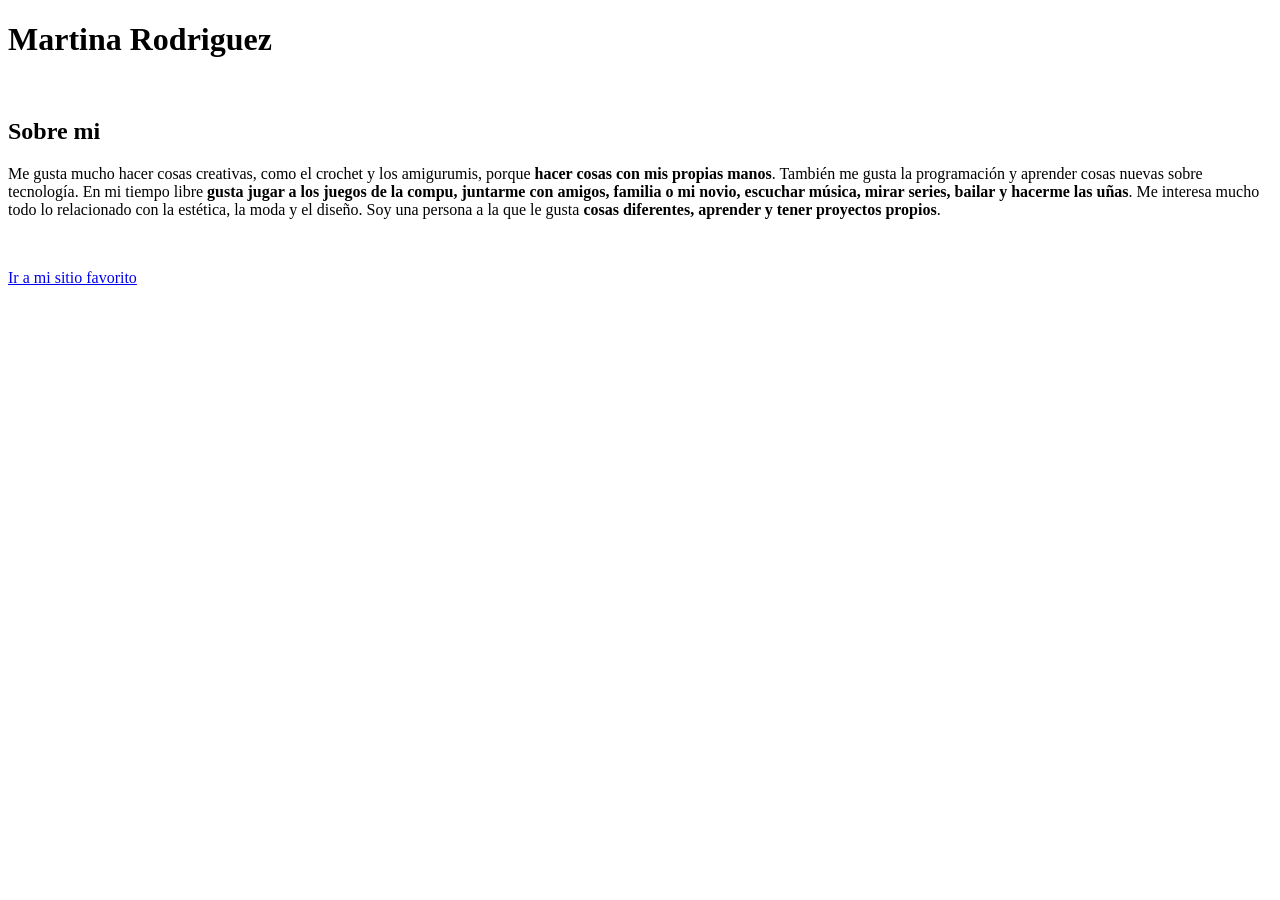
==== index.html @ c9ef11f6 "Add files via upload" ====
<!DOCTYPE html>
<html lang="es">
<head>
    <meta charset="UTF-8">
    <meta name="viewport" content="width=device-width, initial-scale=1.0">
    <title>Diplomatura Web - Mi Inicio</title>
</head>
<body>
    <h1>Martina Rodriguez</h1>
    <br>
    <h2>Sobre mi</h2>
    <p>Me gusta mucho hacer cosas creativas, como el crochet y los amigurumis, porque <strong> hacer cosas con mis propias manos</strong>. También me gusta la programación y aprender cosas nuevas sobre tecnología. En mi tiempo libre <strong>gusta jugar a los juegos de la compu, juntarme con amigos, familia o mi novio, escuchar música, mirar series, bailar y hacerme las uñas</strong>. Me interesa mucho todo lo relacionado con la estética, la moda y el diseño. Soy una persona a la que le gusta <strong> cosas diferentes, aprender y tener proyectos propios</strong>.</p>
    <br>
    <p><a href="https://x.com/maardgz" target="_blank">Ir a mi sitio favorito</a></p>
</body>
</html>
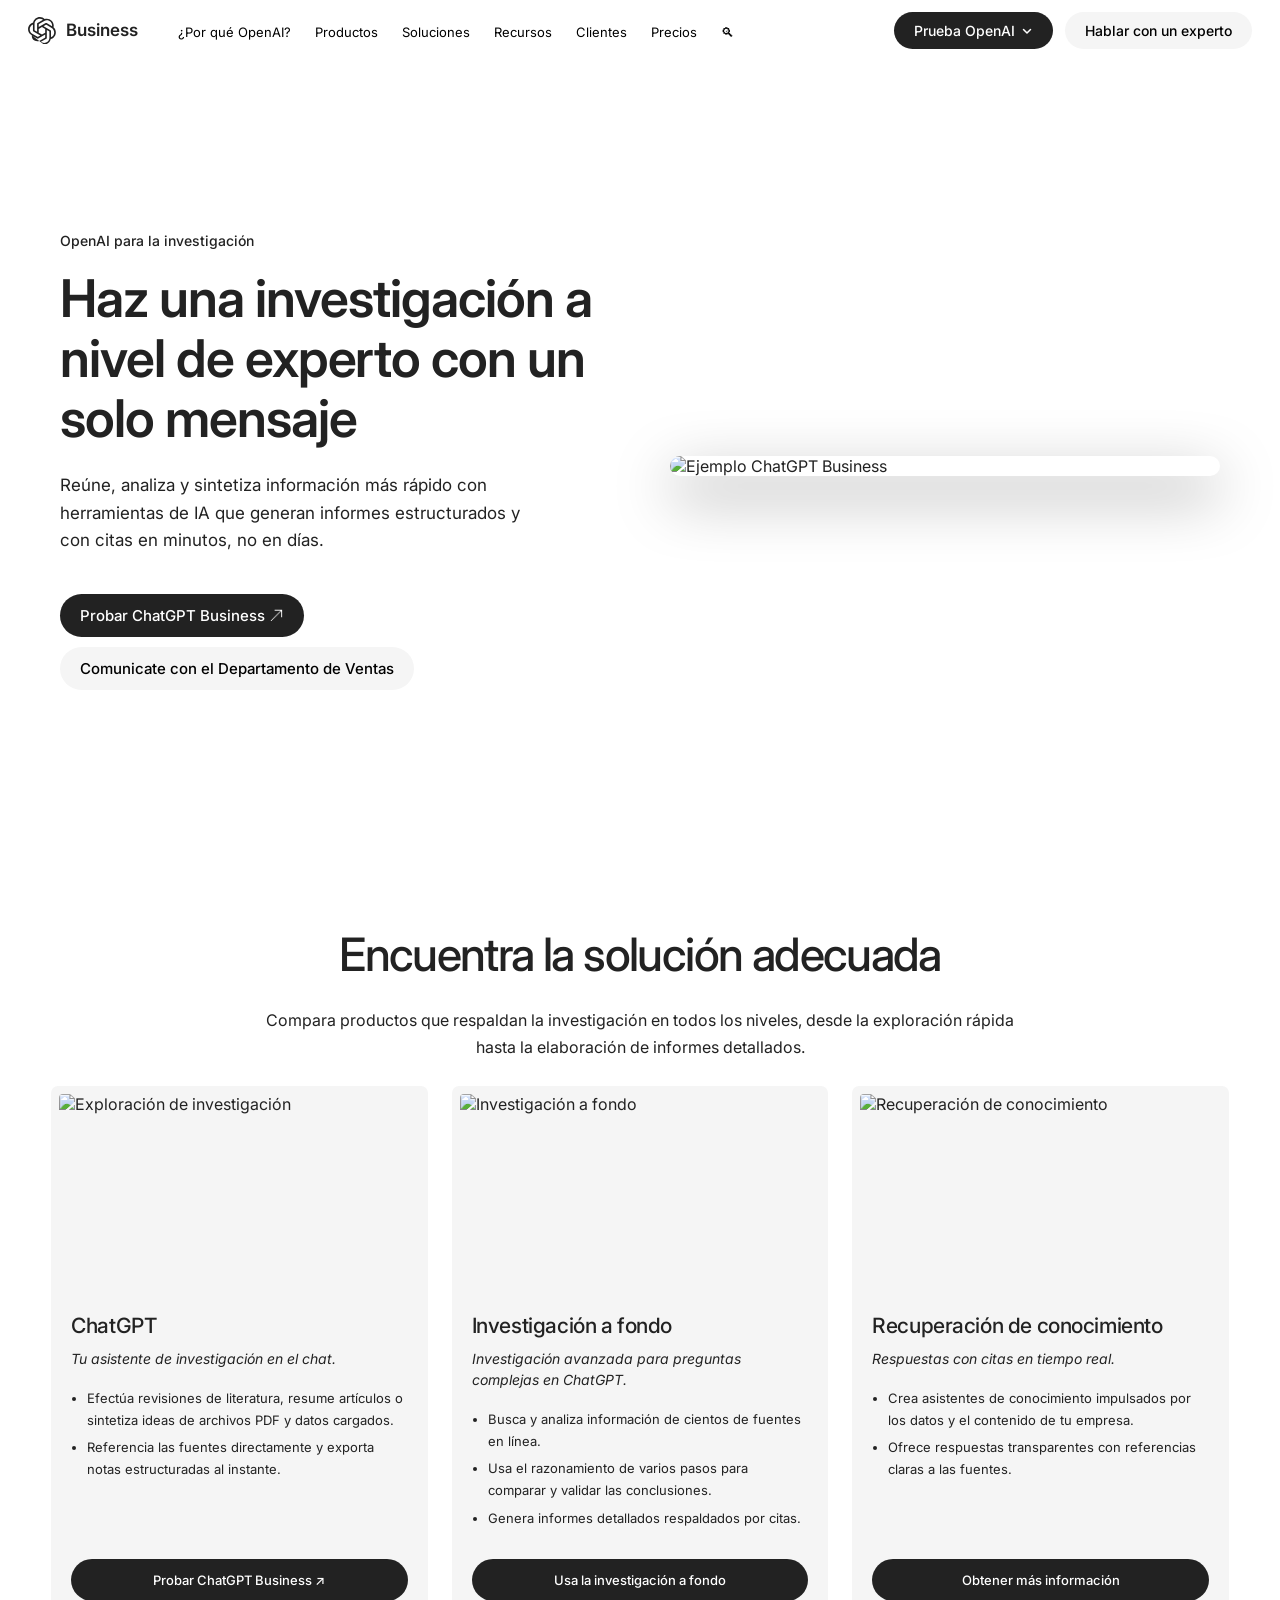
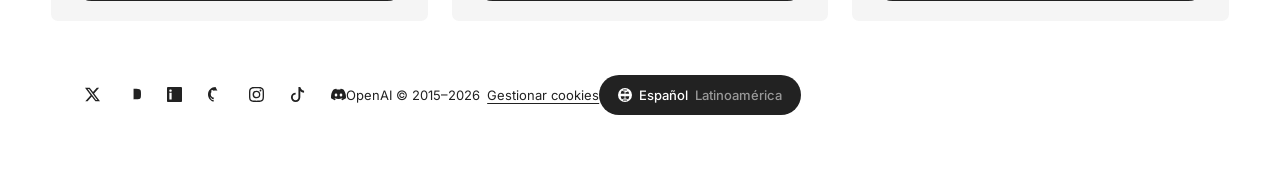
==== commit 533e97a9: "second commit" ====
--- a/index.html
+++ b/index.html
@@ -3,14 +3,297 @@
 <head>
     <meta charset="UTF-8">
     <meta name="viewport" content="width=device-width, initial-scale=1.0">
-    <title>Diplomatura Web - Mi Inicio</title>
+    <title>Business</title>
+    <link rel="stylesheet" href="styles.css">
 </head>
 <body>
-    <h1>Martina Rodriguez</h1>
-    <br>
-    <h2>Sobre mi</h2>
-    <p>Me gusta mucho hacer cosas creativas, como el crochet y los amigurumis, porque <strong> hacer cosas con mis propias manos</strong>. También me gusta la programación y aprender cosas nuevas sobre tecnología. En mi tiempo libre <strong>gusta jugar a los juegos de la compu, juntarme con amigos, familia o mi novio, escuchar música, mirar series, bailar y hacerme las uñas</strong>. Me interesa mucho todo lo relacionado con la estética, la moda y el diseño. Soy una persona a la que le gusta <strong> cosas diferentes, aprender y tener proyectos propios</strong>.</p>
-    <br>
-    <p><a href="https://x.com/maardgz" target="_blank">Ir a mi sitio favorito</a></p>
+    <section>
+        <header class="header">
+            <div class="logo">
+                <svg xmlns="http://www.w3.org/2000/svg"
+                    width="28"
+                    fill="none"
+                    viewBox="0 0 156 154"
+                    aria-hidden="true">
+                    <path fill="currentColor" d="M59.733 56.192v-14.57c0-1.227.46-2.148 1.533-2.76l29.293-16.87c3.988-2.3 8.742-3.374 13.649-3.374 18.404 0 30.06 14.263 30.06 29.446 0 1.073 0 2.3-.154 3.527l-30.366-17.79q-2.76-1.611-5.521 0zm68.4 56.745V78.122c0-2.147-.921-3.681-2.761-4.754L86.878 50.977l12.576-7.209c1.073-.613 1.994-.613 3.067 0l29.293 16.87c8.436 4.908 14.109 15.337 14.109 25.458 0 11.655-6.9 22.391-17.79 26.839zM50.684 82.264l-12.576-7.361c-1.073-.613-1.533-1.534-1.533-2.76v-33.74c0-16.41 12.576-28.833 29.6-28.833 6.441 0 12.421 2.147 17.484 5.981L53.446 33.035c-1.84 1.073-2.76 2.607-2.76 4.755v44.475zm27.07 15.643L59.731 87.785v-21.47l18.021-10.122 18.02 10.122v21.47zm11.578 46.623c-6.442 0-12.422-2.148-17.484-5.981l30.212-17.485c1.84-1.073 2.761-2.606 2.761-4.754V71.834l12.73 7.361c1.073.613 1.533 1.534 1.533 2.761v33.74c0 16.409-12.73 28.833-29.752 28.833zm-36.348-34.2L23.691 93.46c-8.436-4.908-14.11-15.336-14.11-25.458 0-11.809 7.056-22.391 17.944-26.839V76.13c0 2.148.92 3.681 2.76 4.754l38.342 22.237-12.576 7.209c-1.073.613-1.994.613-3.067 0m-1.686 25.152c-17.33 0-30.06-13.037-30.06-29.14 0-1.227.154-2.454.307-3.681l30.212 17.484q2.761 1.61 5.521 0l38.494-22.237v14.57c0 1.227-.46 2.147-1.533 2.76l-29.293 16.87c-3.988 2.3-8.742 3.374-13.65 3.374zm38.034 18.249c18.557 0 34.046-13.189 37.575-30.673 17.176-4.448 28.219-20.551 28.219-36.96 0-10.736-4.601-21.164-12.883-28.68.767-3.22 1.228-6.441 1.228-9.66 0-21.931-17.791-38.342-38.342-38.342-4.14 0-8.128.612-12.116 1.993C86.111 4.661 76.603.367 66.174.367 47.617.367 32.128 13.556 28.6 31.04 11.423 35.488.381 51.59.381 68c0 10.737 4.6 21.165 12.882 28.6tímido767 3.22-1.227 6.441-1.227 9.661 0 21.93 17.79 38.341 38.342 38.341 4.14 0 8.127-.612 12.115-1.993 6.9 6.748 16.41 11.042 26.84 11.042">
+                    </path>
+                </svg>
+                <span>Business</span>
+            </div>
+            <nav class="menu">
+                <div class="OpenAI">
+                    <a href="#">¿Por qué OpenAI?</a>
+                </div>
+                <div class="Productos">
+                    <a href="#">Productos</a>
+                </div>
+                <div class="Soluciones">
+                    <a href="#">Soluciones</a>
+                </div>
+                <div class="Recursos">
+                    <a href="#">Recursos</a>
+                </div>
+                <div class="Clientes">
+                    <a href="#">Clientes</a>
+                </div>
+                <div class="Precios">
+                    <a href="#">Precios</a>
+                </div>
+                <div class="Lupa">
+                    <a href="#" aria-label="Buscar">🔍︎</a>
+                </div>
+            </nav>
+            <div class="acciones">
+                <button class="btn-prueba">
+                    Prueba OpenAI
+                    <svg class="flecha"
+                        width="12"
+                        height="12"
+                        viewBox="0 0 12 12"
+                        fill="none">
+                        <path d="M2.5 4.5L6 8L9.5 4.5"
+                            stroke="currentColor"
+                            stroke-width="1.5"
+                            stroke-linecap="round"
+                            stroke-linejoin="round"/>
+                    </svg>
+                </button>
+                <button>Hablar con un experto</button>
+            </div>
+            <div class="mobile-header">
+                <a href="#" class="busqueda" aria-label="Buscar">
+                    ⌕
+                </a>
+                <details class="menu-mobile">
+                    <summary aria-label="Abrir menú">
+                        <svg width="18"
+                            height="18"
+                            viewBox="0 0 24 24"
+                            fill="none">
+                            <rect x="3" y="3"
+                                width="18"
+                                height="18"
+                                rx="2"
+                                stroke="currentColor"
+                                stroke-width="1.5"/>
+                            <path d="M12 3V21"
+                                stroke="currentColor"
+                                stroke-width="1.5"/>
+                        </svg>
+                    </summary>
+                    <nav class="menu-links">
+                        <a href="#">¿Por qué OpenAI?</a>
+                        <a href="#">Productos</a>
+                        <a href="#">Soluciones</a>
+                        <a href="#">Recursos</a>
+                        <a href="#">Clientes</a>
+                        <a href="#">Precios</a>
+                        <div class="acciones">
+                            <button class="btn-prueba">
+                                Prueba OpenAI
+                                <svg class="flecha"
+                                    width="12"
+                                    height="12"
+                                    viewBox="0 0 12 12"
+                                    fill="none">
+                                    <path d="M2.5 4.5L6 8L9.5 4.5"
+                                        stroke="currentColor"
+                                        stroke-width="1.5"
+                                        stroke-linecap="round"
+                                        stroke-linejoin="round"/>
+                                </svg>
+                            </button>
+                            <button>Hablar con un experto</button>
+                        </div>
+                    </nav>
+                </details>
+            </div>
+        </header>
+        <main class="hero">
+            <article class="hero-text">
+                <span>OpenAI para la investigación</span>
+                <h1>
+                    Haz una investigación a nivel de experto con un solo mensaje
+                </h1>
+                <p>
+                    Reúne, analiza y sintetiza información más rápido con herramientas de IA que generan informes estructurados y con citas en minutos, no en días.
+                </p>
+                <button>
+                    Probar ChatGPT Business 🡥
+                </button>
+                <button>
+                    Comunicate con el Departamento de Ventas
+                </button>
+            </article>
+            <article>
+                <img
+                    src="https://images.ctfassets.net/kftzwdyauwt9/s3mCQrDENPWinYfGlecq2/73a01038aa0e5f1946a1858cde281b41/solution-research-hero.png?w=1920&q=90&fm=webp"
+                    alt="Ejemplo ChatGPT Business">
+            </article>
+        </main>
+        <section class="SolucionAdecuada">
+            <div class="solucion-titulo">
+            <h1>Encuentra la solución adecuada</h1>
+            <p>
+            Compara productos que respaldan la investigación en todos los niveles,
+            desde la exploración rápida hasta la elaboración de informes detallados.
+            </p>
+            </div>
+            <div class="solucion-tarjetas">
+            <article class="tarjeta">
+                <img
+                src="https://images.ctfassets.net/kftzwdyauwt9/5HJ9mUD2O3cgaPHKvTL9hR/ee39a6cf5c3b4334507e695c921cabf8/solution-research-thumbnail-01.png?w=1920&q=90&fm=webp"
+                alt="Exploración de investigación">
+                <div class="tarjeta-contenido">
+                    <h2>ChatGPT</h2>
+                    <p class="tarjeta-descripcion">
+                    Tu asistente de investigación en el chat.
+                    </p>
+                    <ul>
+                        <li>
+                            Efectúa revisiones de literatura, resume artículos o sintetiza ideas de archivos PDF y datos cargados.
+                        </li>
+                        <li>
+                            Referencia las fuentes directamente y exporta notas estructuradas al instante.
+                        </li>
+                    </ul>
+                    <button>Probar ChatGPT Business ↗</button>
+                </div>
+            </article>        
+            <article class="tarjeta">
+                <img
+                    src="https://images.ctfassets.net/kftzwdyauwt9/3PfifPkyN82OvhMFTSD8SU/02ddb649521bc1dfc766bd8e401a7f46/solution-research-thumbnail-02.png?w=1920&q=90&fm=webp"
+                    alt="Investigación a fondo">
+                <div class="tarjeta-contenido">
+                    <h2>Investigación a fondo</h2>
+                    <p class="tarjeta-descripcion">
+                        Investigación avanzada para preguntas complejas en ChatGPT.
+                    </p>
+                    <ul>
+                        <li>
+                            Busca y analiza información de cientos de fuentes en línea.
+                        </li>
+                        <li>
+                            Usa el razonamiento de varios pasos para comparar y validar las conclusiones.
+                        </li>
+                        <li>
+                            Genera informes detallados respaldados por citas.
+                        </li>
+                    </ul>
+                    <button>Usa la investigación a fondo</button>
+                </div>
+            </article>
+            <article class="tarjeta">
+                <img
+                    src="https://images.ctfassets.net/kftzwdyauwt9/1YcMUc9uJQDOCaUnbgK4k/3ab2827c4d2fd3e95edde4d6a321ea33/solution-research-thumbnail-03.png?w=1920&q=90&fm=webp"
+                    alt="Recuperación de conocimiento">
+                <div class="tarjeta-contenido">
+                    <h2>Recuperación de conocimiento</h2>
+                    <p class="tarjeta-descripcion">
+                        Respuestas con citas en tiempo real.
+                    </p>
+                    <ul>
+                        <li>
+                            Crea asistentes de conocimiento impulsados por los datos y el contenido de tu empresa.
+                        </li>
+                        <li>
+                            Ofrece respuestas transparentes con referencias claras a las fuentes.
+                        </li>
+                    </ul>
+                    <button>Obtener más información</button>
+                </div>
+            </article>
+            <footer class="footer">
+                <div class="Redes">
+                    <a href="https://x.com/OpenAI" target="_blank" rel="noopener noreferrer">
+                        <svg xmlns="http://www.w3.org/2000/svg"
+                            width="16"
+                            height="16"
+                            fill="currentColor"
+                            class="bi bi-twitter-x"
+                            viewBox="0 0 16 16">
+                            <path d="M12.6.75h2.454l-5.36 6.142L16 15.25h-4.937l-3.867-5.07-4.425 5.07H.316l5.733-6.57L0 .75h5.063l3.495 4.633L12.601.75Zm-.86 13.028h1.36L4.323 2.145H2.865z"/>
+                        </svg>
+                    </a>
+                    <a href="https://www.youtube.com/@OpenAI" target="_blank" rel="noopener noreferrer">
+                        <svg xmlns="http://www.w3.org/2000/svg" 
+                            width="16"
+                            height="16"
+                            fill="currentColor"
+                            class="bi bi-youtube"
+                            viewBox="0 0 16 16">
+                            <path d="M8.051 1.999h.089c.822.003 4.987.033 6.11.335a2.01 2.01 0 0 1 1.415 1.42c.101.38.172.883.22 1.402l.01.104.022.26.008.104c.065.914.073 1.77.074 1.957v.075c-.001.194-.01 1.108-.082 2.06l-.008.105-.009.104c-.05.572-.124 1.14-.235 1.558a2.01 2.01 0 0 1-1.415 1.42c-1.16.312-5.569.334-6.18.335h-.１42c-.3０９ ０-１．５８７-.００６-２．９２７-.０５２l-.１７-.００６-.０８７-.００４-.１７１-.００７-.１７１-.００７c-１．１１-.０４９-２．１６７-.１２８-２．６５４-.２６a２．０１ ２．０１ ０ ０ １-１．４１５-１．４１９c-.１１１-.４１７-.１８５-.９８６-.２３５-１．５５８L．０９ ９．８２l-.００８-.１０４A３１ ３１ ０ ０ １ ０ ７．６８v-.₁２３c．０₀₂-.₂₁５．０₁-.９５８．₀₆₄-₁．７７₈l．₀₀₇-.₁₀₃．₀₀₃-.₀₅₂．₀₀₈-.₁₀₄．₀₂₂-.₂₆．₀₁₋₁₀₄c．₀₄₈-.៥₁₉．₁₁₉-₁．₀₂₃．₂₂-₁．４₀₂a２．₀₁ ２．₀₁ ０ ０ ¹ ¹．⁴¹⁵-¹．⁴²c．⁴⁸⁷-.¹³ ¹．⁵⁴⁴ -.²¹ ²．⁶⁵⁴ -.²⁶l．¹⁷ -.零零七．¹⁷² -.零零六．零八六 -.零零三．¹⁷¹ -.零零七A¹⁰⁰ ¹⁰⁰ Ͳ ᵞ ᵞ ᵞ ᵞ">
+                        </svg>
+                    </a>
+                    <a href="https://www.linkedin.com/company/openai/" target="_blank" rel="noopener noreferrer">
+                        <svg xmlns="http://www.w3.org/2000/svg"
+                            width="16"
+                            height="16"
+                            fill="currentColor"
+                            class="bi bi-linkedin"
+                            viewBox="0 0 16 16">
+                            <path d="M0 1.146C0 .513.526 0 1.175 0h13.65C15.474 0 16 .513 16 1.146v13.708c0 .633-.526 1.146-1.175 1.146H1.175C.526 16 0 15.487 0 14.854zm4.943 12.248V6.169H2.542v7.225zm-1.2-8.212c.837 0 1.358-.554 1.358-1.248-.015-.709-.52-1.248-1.342-1.248S2.4 3.226 2.4 3.934c0 .694.521 1.248 1.327 1.248zm4.908 8.212V9.359c0-.2₁₆;.₀₁₆-.₄₃₂;.₀₈-.₅₈₆;.₁₇₃-.₄₃₁;.₅₆₈-.₈₇₈;₁.₂₃₂-.878;.869 ₀;₁.₂₁₆;.66₂;₁.₂₁₆;₁.⁶³⁴v³.;².;⁴⁰¹V9.;²⁵c₀-².;¹⁸⁴-³.;²⁵²-².;²⁵²-¹.;²⁷⁴ ₀-¹.;⁸⁴⁵;.7-².;¹⁶⁵;¹.;¹⁹³v;.₀₂⁵h-.₀₁⁶l;.₀¹⁶-.₀₂⁵V6.;¹⁶⁹h-².;⁴c;.₀³;.678 ₀;7.;²²⁵ ₀;7.;²²⁵z"/>
+                        </svg>
+                    </a>
+                    <a href="https://github.com/openai" target="_blank" rel="noopener noreferrer">
+                        <svg xmlns="http://www.w3.org/2000/svg"
+                            width="16"
+                            height="16"
+                            fill="currentColor"
+                            class="bi bi-github"
+                            viewBox="0 0 16 16">
+                            <path d="M8 0C3.58 0 0 3.58 0 8c0 3.54 2.29 6.53 5.47 7.59.4.07.55-.17.55-.38 0-.19-.01-.82-.01-1.49-2.01.37-2.53-.49-2.69-.94-.09-.23-.48-.94-.82-1.13-.28-.15-.68-.52-.01-.53.63-.01 1.08.58 1.23.82.72 1.21 1.87.87 2.33.66.07-.52.28-.87.51-1.07-1.78-.2-3.64-.89-3.64-3.95 0-.87.31-1.59.82-2.15-.08-.2-.36-1.02.08-2.12 0 0 .67-.21 2.2.82.64-.18 1.32-.27 2-.27s1.36.09 2 .27c1.53-1。04 2。2-.82 2。2-.82。44 1。1。16 1。9２。0８ ２。１２。５１。５６。８２ １。２７。８２ ２。１５ ０ ３。０７-１。８７ ３。７５-３。６５ ３。９５。２９。２５。５４。７３。５４ １。４８ ０ １。０７-．０１ １。９３-．０１ ２。２ ０ 。２１。１５。４６。５５。３８A８。０１ ８。０１ ０ ０ ０ １６ ８c０-４。４２-３。５８-８-８-８">
+                            </path>
+                        </svg>
+                    </a>
+                    <a href="https://www.instagram.com/openai/" target="_blank" rel="noopener noreferrer">
+                        <svg xmlns="http://www.w3.org/2000/svg"
+                            width="16"
+                            height="16"
+                            fill="currentColor"
+                            class="bi bi-instagram"
+                            viewBox="0 0 16 16">
+                            <path d="M8 0C5.829 0 5.556.01 4.703.048 3.85.088 3.269.222 2.76.42a3.9 3.9 0 0 0-1.417.923A3.9 3.9 0 0 0 .42 2.76C.222 3.268.087 3.85.048 4.7.01 5.555 0 5.827 0 8.001c0 2.172.01 2.444.048 3.297.04.852.174 1.433.372 1.942.205.526.478.972.923 1.417.444.445.89.719 1.416.923.51.198 1.09.333 1.942.372C5.555 15.99 5.827 16 8 16s2.444-.01 3.298-.048c.851-.04 1.434-.174 1.943-.372a3.9 3.9 0 0 0 1.416-.923c.445-.445.718-.891.923-1.417.197-.509.332-1.09.372-1.942C15.99 10.445 16 10.173 16 8s-.01-2.445-.048-3.299c-.04-.851-.175-1.433-.372-1.941a3.9 3.9 0 0 0-.923-1.417A3.9 3.9 0 0 0 13.24.42c-.51-.198-1.092-.333-1.943-.372C10.443.01 10.172 0 7.998 0zm-.717 1.442h.718c2.136 0 2.389.007 3.232.046.78.035 1.204.166 1.486.275.373.145.64.319.92.599s.453.546.598.92c.11.281.24.705.275 1.485.039.843.047 1.096.047 3.231s-.008 2.389-.047 3.232c-.035.78-.166 1.203-.275 1.485a2.5 2.5 0 0 1-.599.919c-.28.28-.546.453-.92.598-.28.11-.704.24-1.485.276-.843.038-1.096.047-3.232.047s-2.39-.009-3.233-.047c-.78-.036-1.203-.166-1.485-.276a2.5 2.5 0 0 1-.92-.598 2.5 2.5 0 0 1-.6-.92c-.109-.281-.24-.705-.275-1.485-.038-.843-.046-1.096-.046-3.233s.008-2.388.046-3.231c.036-.78.166-1.204.276-1.486.145-.373.319-.64.599-.92s.546-.453.92-.598c.282-.11.705-.24 1.485-.276.738-.034 1.024-.044 2.515-.045zm4.988 1.328a.96.96 0 1 0 0 1.92.96.96 0 0 0 0-1.92m-4.27 1.122a4.109 4.109 0 1 0 0 8.217 4.109 4.109 0 0 0 0-8.217m0 1.441a2.667 2.667 0 1 1 0 5.334 2.667 2.667 0 0 1 0-5.334"/>
+                        </svg>
+                    </a>
+                    <a href="https://www.tiktok.com/@openai" target="_blank" rel="noopener noreferrer">
+                        <svg xmlns="http://www.w3.org/2000/svg"
+                            width="16"
+                            height="16"
+                            fill="currentColor"
+                            class="bi bi-tiktok"
+                            viewBox="0 0 16 16">
+                            <path d="M9 0h1.98c.144.715.54 1.617 1.235 2.512C12.895 3.389 13.797 4 15 4v2c-1.753 0-3.07-.814-4-1.829V11a5 5 0 1 1-5-5v2a3 3 0 1 0 3 3z"/>
+                        </svg>
+                    </a>
+                    <a href="https://discord.com/invite/openai" target="_blank" rel="noopener noreferrer">
+                        <svg xmlns="http://www.w3.org/2000/svg"
+                            width="16"
+                            height="16"
+                            fill="currentColor"
+                            class="bi bi-discord"
+                            viewBox="0 0 16 16">
+                            <path d="M13.545 2.907a13.2 13.2 0 0 0-3.257-1.011.05.05 0 0 0-.052.025c-.141.25-.297.577-.406.833a12.2 12.2 0 0 0-3.658 0 8 8 0 0 0-.412-.833.05.05 0 0 0-.052-.025c-1.125.194-2.22.534-3.257 1.011a.04.04 0 0 0-.021.018C.356 6.024-.213 9.047.066 12.032q.003.022.021.037a13.3 13.3 0 0 0 3.995 2.02.05.05 0 0 0 .056-.019q.463-.63.818-1.329a.05.05 0 0 0-.01-.059l-.018-.011a9 9 0 0 1-1.248-.595.05.05 0 0 1-.02-.066l.015-.019q.127-.095.248-.195a.05.05 0 0 1 .051-.007c2.619 1.196 5.454 1.196 8.041 0a.05.05 0 0 1 .053.007q.121.1.248.195a.05.05 0 0 1-.004.085 8 8 0 0 1-1.249.594.05.05 0 0 0-.03.03.05.05 0 0 0 .003.041c.24.465.515.909.817 1.329a.05.05 0 0 0 .056.019 13.2 13.2 0 0 0 4.001-2.02.05.05 0 0 0 .021-.037c.334-3.451-.559-6.449-2.366-9.106a.03.03 0 0 0-.02-.019m-8.198 7.307c-.789 0-1.438-.724-1.438-1.612s.637-1.613 1.438-1.613c.807 0 1.45.73 1.438 1.613 0 .888-.637 1.612-1.438 1.612m5.316 0c-.788 0-1.438-.724-1.438-1.612s.637-1.613 1.438-1.613c.807 0 1.451.73 1.438 1.613 0 .888-.631 1.612-1.438 1.612"/>
+                        </svg>
+                    </a>
+                </div>
+                <div class="footer-copy">
+                    <span>OpenAI © 2015–2026</span>
+                    <a href="#" class="footer-cookies">
+                        Gestionar cookies
+                    </a>
+                </div>
+                <div class="language-selector">
+                    <span class="language-icon">
+                        <svg xmlns="http://www.w3.org/2000/svg" width="14" height="14" fill="currentColor" viewBox="0 0 16 16">
+                            <path d="M8 0a8 8 0 1 0 0 16A8 8 0 0 0 8 0ZM7.5 1.05v2.02c-.72-.12-1.38-.38-1.92-.75A6.97 6.97 0 0 1 7.5 1.05ZM4.5 2.85c.83.6 1.84.97 3 1.12v2.53H3.1a7 7 0 0 1 1.4-3.65ZM3.1 9.5h4.4v2.53c-1.16.15-2.17.52-3 1.12a7 7 0 0 1-1.4-3.65ZM7.5 14.95a6.97 6.97 0 0 1-1.92-1.27c.54-.37 1.2-.63 1.92-.75v2.02ZM8.5 14.95v-2.02c.72.12 1.38.38 1.92.75a6.97 6.97 0 0 1-1.92 1.27ZM11.5 13.15c-.83-.6-1.84-.97-3-1.12V9.5h4.4a7 7 0 0 1-1.4 3.65ZM8.5 8.5V7.5h4.4a7 7 0 0 0 0-1H8.5V4.97c1.16-.15 2.17-.52 3-1.12a7 7 0 0 1 1.4 3.65H8.5ZM8.5 3.07V1.05a6.97 6.97 0 0 1 1.92 1.27c-.54.37-1.2.63-1.92.75Z"/>
+                        </svg>
+                    </span>
+                    <span class="language-name">Español</span>
+                    <span class="language-region">Latinoamérica</span>
+                </div>
+            </footer>    
+        </section>
+    </section>    
 </body>
 </html>
--- a/styles.css
+++ b/styles.css
@@ -0,0 +1,857 @@
+
+@import url('https://fonts.googleapis.com/css2?family=Inter:wght@400;500;600&display=swap');
+
+* {
+    box-sizing: border-box;
+}
+
+:root {
+    color-scheme: light;
+
+    --background: #ffffff;
+    --text: #222222;
+    --menu-text: #000000;
+    --menu-muted: #999999;
+
+    --button-dark-bg: #222222;
+    --button-dark-text: #ffffff;
+    --button-dark-hover: #333333;
+
+    --button-white-bg: #f5f5f5;
+    --button-white-text: #000000;
+    --button-white-hover: #ebebeb;
+
+    --section-bg: #ffffff;
+    --section-text: #222222;
+
+    --card-bg: #f5f5f5;
+    --card-text: #222222;
+
+    --card-button-bg: #222222;
+    --card-button-text: #ffffff;
+    --card-button-hover: #333333;
+
+    --border-color: #dddddd;
+}
+
+@media (prefers-color-scheme: dark) {
+    :root {
+        color-scheme: dark;
+
+        --background: #121212;
+        --text: #ffffff;
+        --menu-text: #ffffff;
+        --menu-muted: #999999;
+
+        --button-dark-bg: #222222;
+        --button-dark-text: #ffffff;
+        --button-dark-hover: #333333;
+
+        --button-white-bg: #ffffff;
+        --button-white-text: #000000;
+        --button-white-hover: #eeeeee;
+
+        --section-bg: #121212;
+        --section-text: #ffffff;
+
+        --card-bg: #202020;
+        --card-text: #ffffff;
+
+        --card-button-bg: #ffffff;
+        --card-button-text: #000000;
+        --card-button-hover: #dddddd;
+
+        --border-color: #444444;
+    }
+}
+
+body {
+    font-family: 'Inter', system-ui, -apple-system, BlinkMacSystemFont, "Segoe UI", sans-serif;
+    margin: 0;
+    background-color: var(--background);
+    color: var(--text);
+}
+
+.header {
+    display: flex;
+    align-items: center;
+    justify-content: space-between;
+    width: 100%;
+    padding: 12px 28px;
+}
+
+.logo {
+    display: flex;
+    align-items: center;
+    gap: 10px;
+    font-size: 17px;
+    font-weight: 600;
+    margin-right: 40px;
+    color: var(--text);
+    flex-shrink: 0;
+}
+
+.logo svg {
+    width: 28px;
+    height: auto;
+}
+
+.menu {
+    display: flex;
+    align-items: center;
+    gap: 24px;
+    margin-right: auto;
+}
+
+.menu a {
+    text-decoration: none;
+    color: var(--menu-text);
+    font-size: 13px;
+    font-weight: 400;
+    transition: color 0.2s ease;
+    white-space: nowrap;
+}
+
+.menu:hover a {
+    color: var(--menu-muted);
+}
+
+.menu a:hover {
+    color: var(--menu-text);
+}
+
+.menu:has(.Lupa:hover) a {
+    color: var(--menu-text);
+}
+
+.acciones {
+    display: flex;
+    align-items: center;
+    gap: 12px;
+    flex-shrink: 0;
+}
+
+.acciones button {
+    border: none;
+    border-radius: 9999px;
+    padding: 10px 20px;
+    font-size: 14px;
+    font-weight: 500;
+    cursor: pointer;
+    font-family: inherit;
+    transition: background-color 0.2s ease;
+    white-space: nowrap;
+}
+
+.acciones button:first-child {
+    background-color: var(--button-dark-bg);
+    color: var(--button-dark-text);
+}
+
+.acciones button:first-child:hover {
+    background-color: var(--button-dark-hover);
+}
+
+.acciones button:last-child {
+    background-color: var(--button-white-bg);
+    color: var(--button-white-text);
+}
+
+.acciones button:last-child:hover {
+    background-color: var(--button-white-hover);
+}
+
+.btn-prueba {
+    display: flex;
+    align-items: center;
+    gap: 6px;
+    background-color: var(--button-dark-bg);
+    color: var(--button-dark-text);
+    border: none;
+    border-radius: 9999px;
+    padding: 10px 18px 10px 20px;
+    font-size: 14px;
+    font-weight: 500;
+    cursor: pointer;
+    font-family: inherit;
+}
+
+.btn-prueba .flecha {
+    display: inline-block;
+    transition: transform 0.25s ease;
+    margin-top: 1px;
+}
+
+.btn-prueba:hover .flecha {
+    transform: rotate(180deg);
+}
+
+.mobile-header {
+    display: none;
+}
+
+.busqueda {
+    display: none;
+}
+
+.menu-mobile {
+    display: none;
+}
+
+.hero {
+    display: flex;
+    align-items: center;
+    justify-content: space-between;
+    min-height: 90vh;
+    padding: 80px 60px;
+    gap: 60px;
+}
+
+.hero-text {
+    flex: 1;
+    max-width: 580px;
+}
+
+.hero-text span {
+    display: block;
+    font-size: 14px;
+    font-weight: 500;
+    margin-bottom: 20px;
+}
+
+.hero-text h1 {
+    font-size: 52px;
+    font-weight: 600;
+    line-height: 1.15;
+    margin: 0 0 24px;
+    letter-spacing: -0.02em;
+}
+
+.hero-text p {
+    font-size: 17px;
+    line-height: 1.6;
+    margin: 0 0 40px;
+    max-width: 480px;
+}
+
+.hero-text button {
+    font-family: inherit;
+    font-size: 15px;
+    font-weight: 500;
+    padding: 12px 20px;
+    border-radius: 9999px;
+    border: none;
+    cursor: pointer;
+    margin-right: 8px;
+    margin-bottom: 10px;
+    transition: background-color 0.2s ease;
+
+    display: inline-flex;
+    align-items: center;
+    justify-content: center;
+
+    width: auto;
+    max-width: 100%;
+    white-space: normal;
+    text-align: center;
+    vertical-align: top;
+}
+
+.hero-text button:first-of-type {
+    background-color: var(--button-dark-bg);
+    color: var(--button-dark-text);
+}
+
+.hero-text button:first-of-type:hover {
+    background-color: var(--button-dark-hover);
+}
+
+.hero-text button:last-of-type {
+    background-color: var(--button-white-bg);
+    color: var(--button-white-text);
+}
+
+.hero-text button:last-of-type:hover {
+    background-color: var(--button-white-hover);
+}
+
+.hero > article:last-child {
+    flex: 1;
+    display: flex;
+    justify-content: center;
+    align-items: center;
+    min-width: 0;
+}
+
+.hero > article:last-child img {
+    width: 100%;
+    max-width: 100%;
+    height: auto;
+    border-radius: 16px;
+    box-shadow: 0 20px 60px rgba(0, 0, 0, 0.4);
+}
+
+.SolucionAdecuada {
+    background-color: var(--section-bg);
+    color: var(--section-text);
+    padding: 55px 4% 40px;
+    width: 100%;
+}
+
+.solucion-titulo {
+    text-align: center;
+    max-width: 750px;
+    margin: 0 auto 25px;
+}
+
+.solucion-titulo h1 {
+    font-size: 46px;
+    font-weight: 500;
+    letter-spacing: -0.035em;
+    margin: 0 0 25px;
+    color: var(--section-text);
+}
+
+.solucion-titulo p {
+    font-size: 16px;
+    line-height: 1.7;
+    margin: 0;
+    color: var(--section-text);
+}
+
+.solucion-tarjetas {
+    display: grid;
+    grid-template-columns: repeat(3, minmax(0, 1fr));
+    gap: 24px;
+    max-width: 1375px;
+    margin: 0 auto;
+}
+
+.tarjeta {
+    background-color: var(--card-bg);
+    color: var(--card-text);
+    border-radius: 7px;
+    padding: 8px;
+    display: flex;
+    flex-direction: column;
+    min-width: 0;
+}
+
+.tarjeta img {
+    width: 100%;
+    aspect-ratio: 16 / 9;
+    object-fit: cover;
+    border-radius: 4px;
+    display: block;
+}
+
+.tarjeta-contenido {
+    padding: 16px 12px 12px;
+    display: flex;
+    flex-direction: column;
+    flex: 1;
+}
+
+.tarjeta h2 {
+    font-size: 21px;
+    font-weight: 500;
+    margin: 0 0 10px;
+    letter-spacing: -0.02em;
+    color: var(--card-text);
+}
+
+.tarjeta-descripcion {
+    font-size: 14px;
+    font-style: italic;
+    margin: 0 0 18px;
+    line-height: 1.5;
+    color: var(--card-text);
+}
+
+.tarjeta ul {
+    padding-left: 16px;
+    margin: 0 0 25px;
+    font-size: 13px;
+    line-height: 1.7;
+    color: var(--card-text);
+}
+
+.tarjeta li {
+    padding-left: 0;
+    margin-bottom: 5px;
+}
+
+.tarjeta button {
+    width: 100%;
+    margin-top: auto;
+    padding: 13px 15px;
+    border: none;
+    border-radius: 999px;
+    background-color: var(--card-button-bg);
+    color: var(--card-button-text);
+    font-family: inherit;
+    font-size: 13px;
+    font-weight: 500;
+    cursor: pointer;
+    transition: background-color 0.2s ease;
+}
+
+.tarjeta button:hover {
+    background-color: var(--card-button-hover);
+}
+
+.footer {
+    display: grid;
+    grid-template-columns: 1fr auto 1fr;
+    align-items: center;
+    width: 100%;
+    min-height: 100px;
+    padding: 20px 28px;
+    background-color: var(--background);
+    color: var(--text);
+    font-family: inherit;
+    font-size: 13px;
+}
+
+.R edes {
+    display: flex;
+}
+
+.R edes a {
+    color: var(--text);
+}
+
+.Redes {
+    display: flex;
+    align-items: center;
+    justify-content: flex-start;
+    gap: 26px;
+}
+
+.Redes a {
+    display: flex;
+    align-items: center;
+    justify-content: center;
+    color: var(--text);
+    text-decoration: none;
+    transition: opacity 0.2s ease, transform 0.2s ease;
+}
+
+.Redes a:hover {
+    opacity: 0.65;
+    transform: translateY(-2px);
+}
+
+.Redes svg {
+    width: 15px;
+    height: 15px;
+    display: block;
+}
+
+.footer-copy {
+    display: flex;
+    align-items: center;
+    justify-content: center;
+    gap: 7px;
+    white-space: nowrap;
+    grid-column: 2;
+    text-align: center;
+}
+
+.footer-cookies {
+    color: var(--text);
+    text-decoration: underline;
+    text-underline-offset: 3px;
+    transition: opacity 0.2s ease;
+}
+
+.footer-cookies:hover {
+    opacity: 0.6;
+}
+
+.language-selector {
+    display: flex;
+    align-items: center;
+    justify-content: center;
+    gap: 7px;
+    justify-self: end;
+    padding: 12px 19px;
+    border-radius: 999px;
+    background-color: var(--button-dark-bg);
+    color: var(--button-dark-text);
+    white-space: nowrap;
+    font-size: 13px;
+    font-weight: 500;
+}
+
+.language-icon {
+    display: flex;
+    align-items: center;
+    justify-content: center;
+}
+
+.language-name {
+    color: var(--button-dark-text);
+}
+
+.language-region {
+    color: var(--menu-muted);
+}
+
+@media (max-width: 900px) {
+
+    .header {
+        padding: 12px 20px;
+        flex-wrap: nowrap;
+    }
+
+    .logo {
+        margin-right: 0;
+    }
+
+    .menu {
+        display: none;
+    }
+
+    .acciones {
+        display: none;
+    }
+
+    .mobile-header {
+        display: flex;
+        align-items: center;
+        gap: 14px;
+        margin-left: auto;
+        position: relative;
+    }
+
+    .busqueda {
+        display: flex;
+        align-items: center;
+        justify-content: center;
+        text-decoration: none;
+        color: var(--text);
+        font-size: 22px;
+    }
+
+    .menu-mobile {
+        display: block;
+        position: relative;
+    }
+
+    .menu-mobile summary {
+        list-style: none;
+        display: flex;
+        align-items: center;
+        justify-content: center;
+        width: 38px;
+        height: 38px;
+        border: 1px solid var(--border-color);
+        border-radius: 8px;
+        background-color: transparent;
+        color: var(--text);
+        cursor: pointer;
+        transition: background-color 0.2s ease;
+    }
+
+    .menu-mobile summary::-webkit-details-marker {
+        display: none;
+    }
+
+    .menu-mobile summary:hover {
+        background-color: var(--button-white-hover);
+    }
+
+    .menu-links {
+        position: absolute;
+        top: 48px;
+        right: 0;
+        width: 240px;
+        padding: 12px;
+        background-color: var(--background);
+        border: 1px solid var(--border-color);
+        border-radius: 12px;
+        box-shadow: 0 8px 25px rgba(0, 0, 0, 0.10);
+        z-index: 100;
+        display: flex;
+        flex-direction: column;
+        gap: 0;
+    }
+
+    .menu-links a {
+        display: block;
+        text-decoration: none;
+        color: var(--text);
+        font-size: 14px;
+        padding: 13px 10px;
+        border-bottom: 1px solid var(--border-color);
+        transition: background-color 0.2s ease;
+    }
+
+    .menu-links a:last-child {
+        border-bottom: none;
+    }
+
+    .menu-links a:hover {
+        background-color: var(--button-white-hover);
+        border-radius: 6px;
+    }
+
+    .hero {
+        flex-direction: column;
+        align-items: stretch;
+        justify-content: flex-start;
+        min-height: auto;
+        padding: 35px 4%;
+        gap: 40px;
+    }
+
+    .hero-text {
+        max-width: none;
+        width: 100%;
+    }
+
+    .hero > article:last-child {
+        width: 100%;
+    }
+
+    .SolucionAdecuada {
+        padding: 45px 25px;
+    }
+
+    .solucion-tarjetas {
+        grid-template-columns: repeat(2, minmax(0, 1fr));
+        gap: 18px;
+    }
+
+    .solucion-titulo h1 {
+        font-size: 38px;
+    }
+}
+
+@media (min-width: 601px) and (max-width: 900px) {
+
+    .hero-text h1 {
+        font-size: clamp(42px, 8.8vw, 60px);
+        font-weight: 400;
+        line-height: 1.03;
+        letter-spacing: -0.035em;
+        margin-bottom: 24px;
+    }
+
+    .hero-text p {
+        font-size: 17px;
+        line-height: 1.65;
+        max-width: 100%;
+        margin-bottom: 32px;
+    }
+
+    .footer {
+        grid-template-columns: 1fr;
+        justify-items: center;
+        gap: 24px;
+        padding: 30px 20px;
+    }
+
+    .Redes {
+        justify-content: center;
+        flex-wrap: wrap;
+    }
+
+    .footer-copy {
+        grid-column: 1;
+    }
+
+    .language-selector {
+        justify-self: center;
+    }
+}
+
+@media (max-width: 600px) {
+
+    .header {
+        padding: 12px 18px;
+    }
+
+    .logo {
+        font-size: 16px;
+        gap: 8px;
+    }
+
+    .logo svg {
+        width: 24px;
+    }
+
+    .hero {
+        padding: 35px 20px;
+        gap: 35px;
+    }
+
+    .hero-text span {
+        font-size: 13px;
+        margin-bottom: 15px;
+    }
+
+    .hero-text h1 {
+        font-size: clamp(30px, 8vw, 38px);
+        font-weight: 400;
+        line-height: 1.15;
+        letter-spacing: -0.02em;
+        margin-bottom: 20px;
+    }
+
+    .hero-text p {
+        font-size: 15px;
+        line-height: 1.6;
+        margin-bottom: 28px;
+    }
+
+    .hero-text button {
+        font-size: 12px;
+        padding: 11px 14px;
+        margin-right: 5px;
+        margin-bottom: 10px;
+    }
+
+    .hero > article:last-child img {
+        width: 100%;
+        border-radius: 12px;
+    }
+
+    .SolucionAdecuada {
+        padding: 40px 18px;
+    }
+
+    .solucion-titulo {
+        margin-bottom: 30px;
+    }
+
+    .solucion-titulo h1 {
+        font-size: 32px;
+    }
+
+    .solucion-titulo p {
+        font-size: 14px;
+    }
+
+    .solucion-tarjetas {
+        grid-template-columns: 1fr;
+        gap: 20px;
+    }
+
+    .tarjeta h2 {
+        font-size: 20px;
+    }
+
+    .footer {
+        grid-template-columns: 1fr;
+        justify-items: center;
+        gap: 22px;
+        padding: 30px 15px;
+    }
+
+    .Redes {
+        justify-content: center;
+        flex-wrap: wrap;
+        gap: 22px;
+    }
+
+    .footer-copy {
+        grid-column: 1;
+        flex-wrap: wrap;
+        justify-content: center;
+        font-size: 12px;
+    }
+
+    .language-selector {
+        justify-self: center;
+        font-size: 12px;
+        padding: 11px 17px;
+    }
+}
+
+@media (max-width: 380px) {
+
+    .header {
+        padding: 12px 14px;
+    }
+
+    .mobile-header {
+        gap: 10px;
+    }
+
+    .hero {
+        padding: 30px 16px;
+    }
+
+    .hero-text h1 {
+        font-size: 30px;
+    }
+
+    .hero-text button {
+        font-size: 11px;
+        padding: 10px 12px;
+    }
+
+    .Redes {
+        gap: 18px;
+    }
+}
+
+footer.footer {
+    width: 100%;
+    min-height: 100px;
+    padding: 20px 34px;
+
+    display: grid;
+    grid-template-columns: 1fr auto 1fr;
+    align-items: center;
+
+    background-color: var(--background);
+    color: var(--text);
+}
+
+footer.footer .Redes {
+    grid-column: 1;
+    justify-self: start;
+    display: flex;
+    align-items: center;
+    gap: 26px;
+}
+
+footer.footer .footer-copy {
+    grid-column: 2;
+    justify-self: center;
+    display: flex;
+    align-items: center;
+    gap: 7px;
+    white-space: nowrap;
+}
+
+footer.footer .language-selector {
+    grid-column: 3;
+    justify-self: end;
+}
+
+@media (max-width: 900px) {
+    footer.footer {
+        display: flex;
+        flex-direction: column;
+        justify-content: center;
+        gap: 25px;
+    }
+
+    footer.footer .Redes {
+        justify-content: center;
+        flex-wrap: wrap;
+    }
+    
+    footer.footer .footer-copy {
+        justify-content: center;
+        flex-wrap: wrap;
+    }
+
+    footer.footer .language-selector {
+        align-self: center;
+    }
+}
